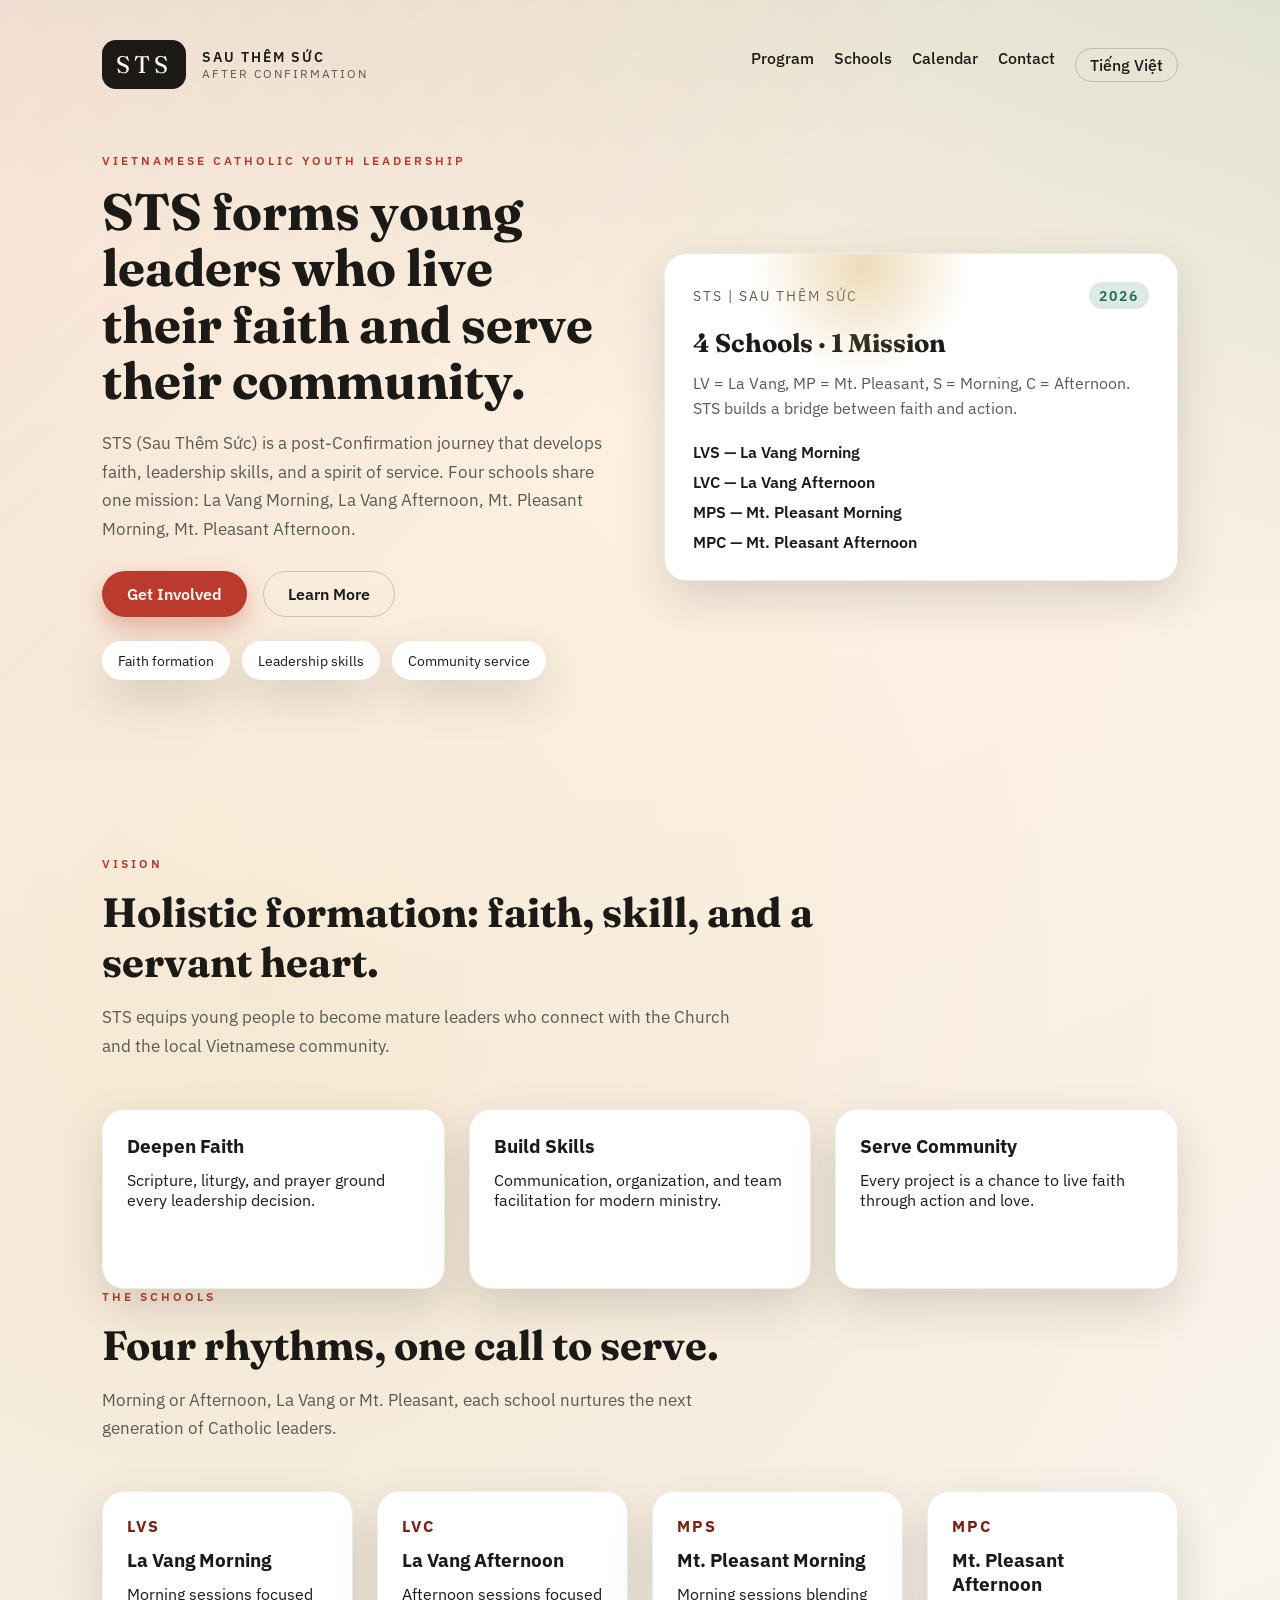
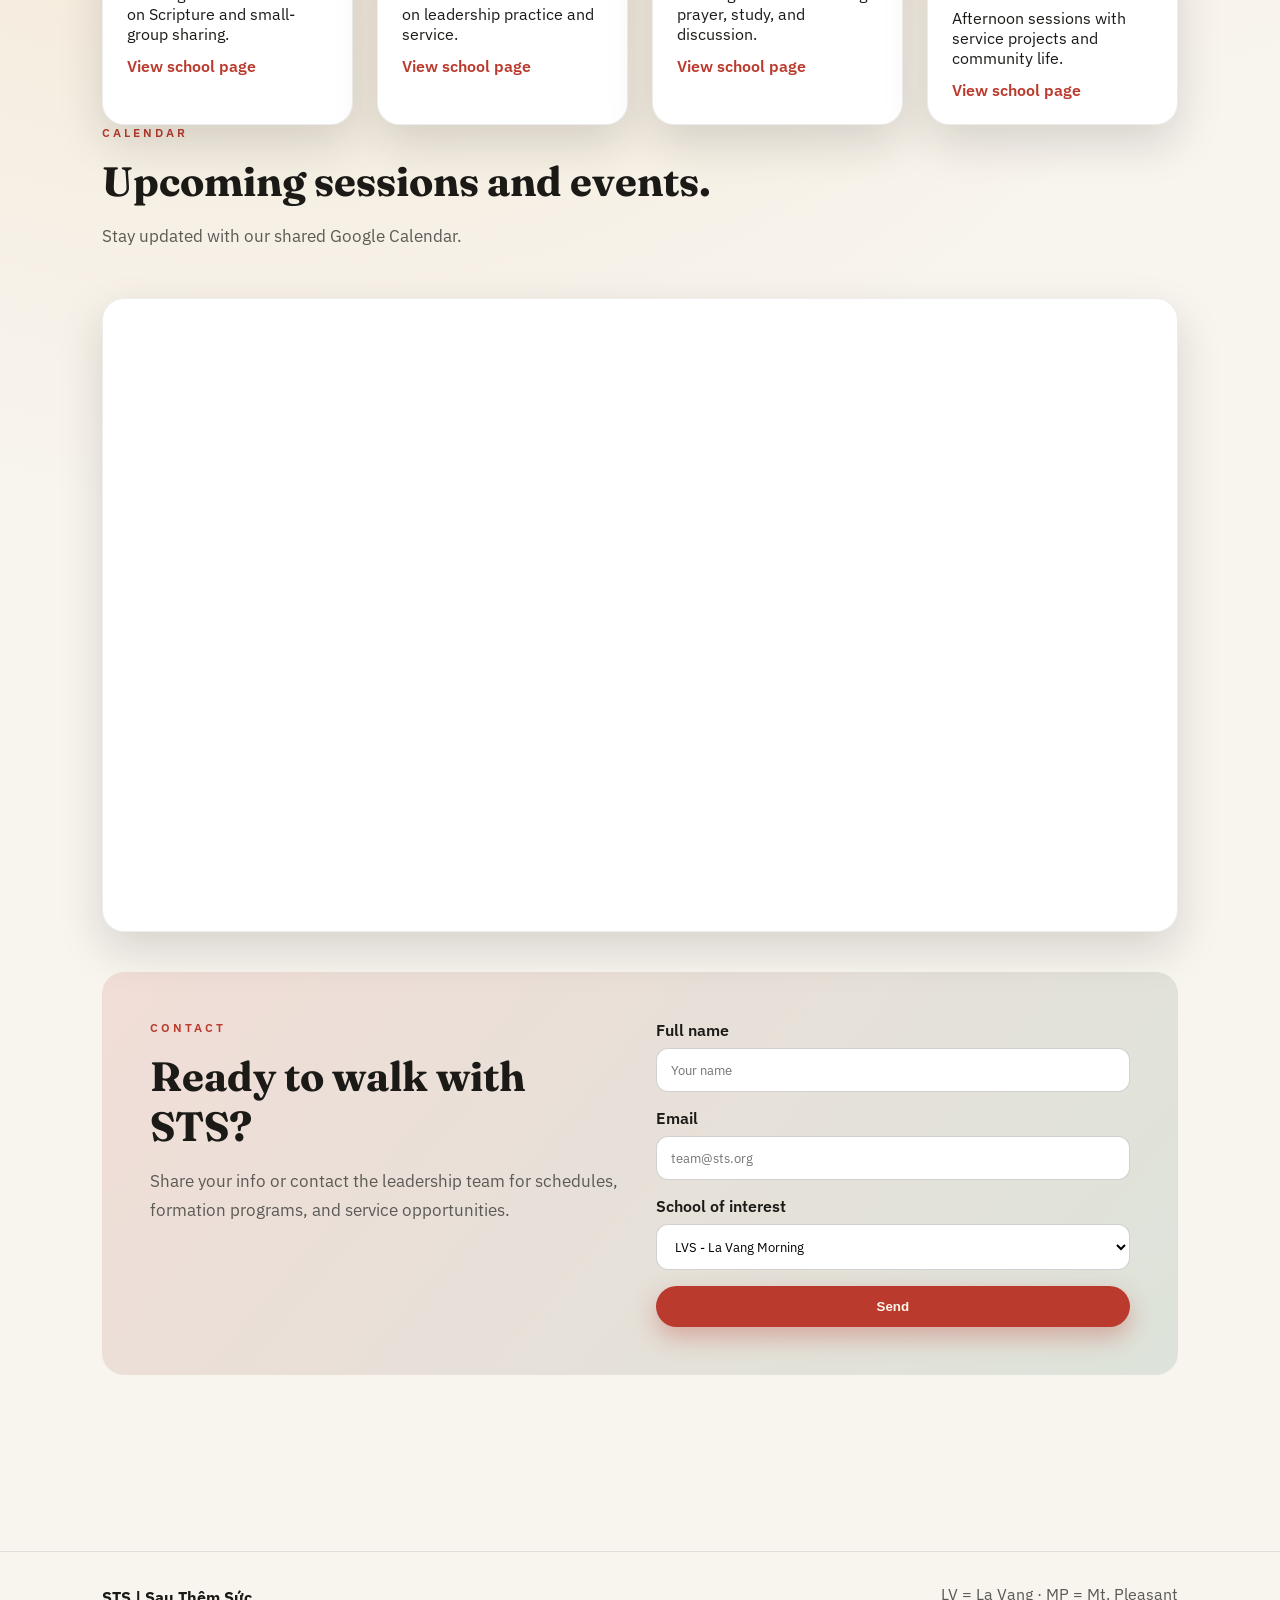
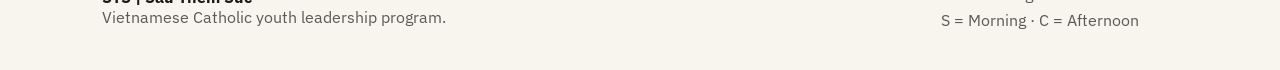
==== index.html @ 3240c49e "lol" ====
﻿<!doctype html>
<html lang="en">
  <head>
    <meta charset="UTF-8" />
    <meta name="viewport" content="width=device-width, initial-scale=1" />
    <title>STS - Sau Thêm Sức</title>
    <meta
      name="description"
      content="STS (Sau Thêm Sức) - Vietnamese Catholic youth leadership program."
    />
    <link rel="stylesheet" href="styles.css" />
  </head>
  <body>
    <div class="page">
      <header class="hero">
        <nav class="nav">
          <div class="brand">
            <div class="brand-mark">STS</div>
            <div class="brand-text">
              <span class="brand-title">Sau Thêm Sức</span>
              <span class="brand-sub">After Confirmation</span>
            </div>
          </div>
          <div class="nav-links">
            <a href="#program">Program</a>
            <a href="#schools">Schools</a>
            <a href="#calendar">Calendar</a>
            <a href="#contact">Contact</a>
            <a class="lang-link" href="vi/index.html">Tiếng Việt</a>
          </div>
        </nav>

        <div class="hero-content">
          <div class="hero-text">
            <p class="eyebrow">Vietnamese Catholic youth leadership</p>
            <h1>
              STS forms young leaders who live their faith and serve their
              community.
            </h1>
            <p class="lede">
              STS (Sau Thêm Sức) is a post-Confirmation journey that develops
              faith, leadership skills, and a spirit of service. Four schools
              share one mission: La Vang Morning, La Vang Afternoon, Mt.
              Pleasant Morning, Mt. Pleasant Afternoon.
            </p>
            <div class="hero-actions">
              <a class="btn primary" href="#contact">Get Involved</a>
              <a class="btn ghost" href="#program">Learn More</a>
            </div>
            <div class="hero-badges">
              <div class="badge">Faith formation</div>
              <div class="badge">Leadership skills</div>
              <div class="badge">Community service</div>
            </div>
          </div>
          <div class="hero-card">
            <div class="card-header">
              <span>STS | Sau Thêm Sức</span>
              <span class="pill">2026</span>
            </div>
            <div class="card-body">
              <h3>4 Schools · 1 Mission</h3>
              <p>
                LV = La Vang, MP = Mt. Pleasant, S = Morning, C = Afternoon. STS
                builds a bridge between faith and action.
              </p>
              <div class="school-list">
                <a class="school" href="schools/lvs.html">LVS — La Vang Morning</a>
                <a class="school" href="schools/lvc.html">LVC — La Vang Afternoon</a>
                <a class="school" href="schools/mps.html">MPS — Mt. Pleasant Morning</a>
                <a class="school" href="schools/mpc.html">MPC — Mt. Pleasant Afternoon</a>
              </div>
            </div>
          </div>
        </div>
      </header>

      <main>
        <section id="program" class="section program">
          <div class="section-head">
            <p class="eyebrow">Vision</p>
            <h2>Holistic formation: faith, skill, and a servant heart.</h2>
            <p class="lede">
              STS equips young people to become mature leaders who connect with
              the Church and the local Vietnamese community.
            </p>
          </div>

          <div class="program-grid">
            <article class="program-card">
              <h3>Deepen Faith</h3>
              <p>
                Scripture, liturgy, and prayer ground every leadership decision.
              </p>
            </article>
            <article class="program-card">
              <h3>Build Skills</h3>
              <p>
                Communication, organization, and team facilitation for modern
                ministry.
              </p>
            </article>
            <article class="program-card">
              <h3>Serve Community</h3>
              <p>
                Every project is a chance to live faith through action and love.
              </p>
            </article>
          </div>
        </section>

        <section id="schools" class="section schools">
          <div class="section-head">
            <p class="eyebrow">The Schools</p>
            <h2>Four rhythms, one call to serve.</h2>
            <p class="lede">
              Morning or Afternoon, La Vang or Mt. Pleasant, each school nurtures
              the next generation of Catholic leaders.
            </p>
          </div>

          <div class="school-grid">
            <article class="school-card">
              <div class="school-tag">LVS</div>
              <h3>La Vang Morning</h3>
              <p>Morning sessions focused on Scripture and small-group sharing.</p>
              <a class="inline-link" href="schools/lvs.html">View school page</a>
            </article>
            <article class="school-card">
              <div class="school-tag">LVC</div>
              <h3>La Vang Afternoon</h3>
              <p>Afternoon sessions focused on leadership practice and service.</p>
              <a class="inline-link" href="schools/lvc.html">View school page</a>
            </article>
            <article class="school-card">
              <div class="school-tag">MPS</div>
              <h3>Mt. Pleasant Morning</h3>
              <p>Morning sessions blending prayer, study, and discussion.</p>
              <a class="inline-link" href="schools/mps.html">View school page</a>
            </article>
            <article class="school-card">
              <div class="school-tag">MPC</div>
              <h3>Mt. Pleasant Afternoon</h3>
              <p>Afternoon sessions with service projects and community life.</p>
              <a class="inline-link" href="schools/mpc.html">View school page</a>
            </article>
          </div>
        </section>

        <section id="calendar" class="section schedule">
          <div class="section-head">
            <p class="eyebrow">Calendar</p>
            <h2>Upcoming sessions and events.</h2>
            <p class="lede">
              Stay updated with our shared Google Calendar.
            </p>
          </div>
          <div class="calendar-card calendar-embed">
            <iframe
              src="https://calendar.google.com/calendar/embed?src=32ae6fd4a57cb1086c6ecb6ee3db74d60b10bdf410ffcbf2be2b82c9030bb567%40group.calendar.google.com&ctz=America%2FLos_Angeles"
              style="border: 0"
              width="800"
              height="600"
              frameborder="0"
              scrolling="no"
              title="STS Google Calendar"
            ></iframe>
          </div>
        </section>

        <section id="contact" class="section contact">
          <div class="contact-card">
            <div>
              <p class="eyebrow">Contact</p>
              <h2>Ready to walk with STS?</h2>
              <p class="lede">
                Share your info or contact the leadership team for schedules,
                formation programs, and service opportunities.
              </p>
            </div>
            <form class="contact-form">
              <label>
                Full name
                <input type="text" placeholder="Your name" />
              </label>
              <label>
                Email
                <input type="email" placeholder="team@sts.org" />
              </label>
              <label>
                School of interest
                <select>
                  <option>LVS - La Vang Morning</option>
                  <option>LVC - La Vang Afternoon</option>
                  <option>MPS - Mt. Pleasant Morning</option>
                  <option>MPC - Mt. Pleasant Afternoon</option>
                </select>
              </label>
              <button type="button" class="btn primary">Send</button>
            </form>
          </div>
        </section>
      </main>

      <footer class="footer">
        <div>
          <strong>STS | Sau Thêm Sức</strong>
          <p>Vietnamese Catholic youth leadership program.</p>
        </div>
        <div class="footer-links">
          <span>LV = La Vang · MP = Mt. Pleasant</span>
          <span>S = Morning · C = Afternoon</span>
        </div>
      </footer>
    </div>
  </body>
</html>
---- styles.css ----
﻿@import url("https://fonts.googleapis.com/css2?family=Fraunces:wght@400;600;700&family=IBM+Plex+Sans:wght@300;400;500;600&display=swap");

:root {
  color-scheme: light;
  --bg: #f8f4ee;
  --bg-soft: #fff8f0;
  --ink: #1b1a17;
  --muted: #5b5a55;
  --accent: #ba3b2e;
  --accent-deep: #7e1f16;
  --gold: #d8b062;
  --green: #1c6b4b;
  --shadow: 0 18px 45px rgba(27, 26, 23, 0.15);
  --radius: 22px;
}

* {
  box-sizing: border-box;
  margin: 0;
  padding: 0;
}

body {
  font-family: "IBM Plex Sans", "Segoe UI", sans-serif;
  background: radial-gradient(circle at top, #fff1e1, transparent 55%),
    radial-gradient(circle at 20% 30%, rgba(216, 176, 98, 0.25), transparent 45%),
    var(--bg);
  color: var(--ink);
  min-height: 100vh;
}

.page {
  display: flex;
  flex-direction: column;
  gap: 96px;
}

.hero {
  padding: 40px 8vw 80px;
  background: linear-gradient(135deg, rgba(186, 59, 46, 0.08), transparent 50%),
    linear-gradient(200deg, rgba(28, 107, 75, 0.12), transparent 55%);
}

.sub-hero {
  padding: 40px 8vw 60px;
  background: linear-gradient(145deg, rgba(28, 107, 75, 0.12), transparent 55%),
    linear-gradient(200deg, rgba(186, 59, 46, 0.08), transparent 50%);
}

.sub-hero-content h1 {
  font-family: "Fraunces", serif;
  font-size: clamp(2rem, 4vw, 3rem);
  margin-bottom: 16px;
}

.nav {
  display: flex;
  align-items: center;
  justify-content: space-between;
  gap: 24px;
  margin-bottom: 64px;
}

.brand {
  display: flex;
  align-items: center;
  gap: 16px;
}

.brand-mark {
  font-family: "Fraunces", serif;
  font-size: 24px;
  letter-spacing: 4px;
  background: var(--ink);
  color: #fff7ec;
  padding: 10px 14px;
  border-radius: 14px;
}

.brand-text {
  display: flex;
  flex-direction: column;
  font-size: 14px;
  text-transform: uppercase;
  letter-spacing: 2px;
}

.brand-title {
  font-weight: 600;
}

.brand-sub {
  color: var(--muted);
  font-size: 12px;
  letter-spacing: 2px;
}

.nav-links {
  display: flex;
  gap: 20px;
  font-weight: 500;
  flex-wrap: wrap;
}

.nav-links a {
  color: var(--ink);
  text-decoration: none;
  position: relative;
}

.nav-links a::after {
  content: "";
  position: absolute;
  left: 0;
  bottom: -6px;
  width: 0;
  height: 2px;
  background: var(--accent);
  transition: width 0.3s ease;
}

.nav-links a:hover::after {
  width: 100%;
}

.lang-link {
  padding: 6px 14px;
  border-radius: 999px;
  border: 1px solid rgba(27, 26, 23, 0.2);
}

.hero-content {
  display: grid;
  grid-template-columns: repeat(auto-fit, minmax(280px, 1fr));
  gap: 48px;
  align-items: center;
}

.eyebrow {
  text-transform: uppercase;
  letter-spacing: 3px;
  font-size: 12px;
  font-weight: 600;
  color: var(--accent);
  margin-bottom: 16px;
}

.hero h1 {
  font-family: "Fraunces", serif;
  font-size: clamp(2.4rem, 4vw, 3.8rem);
  line-height: 1.1;
  margin-bottom: 20px;
}

.lede {
  color: var(--muted);
  font-size: 1.05rem;
  line-height: 1.7;
  max-width: 640px;
}

.hero-actions {
  display: flex;
  gap: 16px;
  margin: 28px 0 24px;
  flex-wrap: wrap;
}

.btn {
  padding: 12px 24px;
  border-radius: 999px;
  border: 1px solid transparent;
  font-weight: 600;
  cursor: pointer;
  text-decoration: none;
  display: inline-flex;
  align-items: center;
  justify-content: center;
  transition: transform 0.2s ease, box-shadow 0.2s ease;
}

.btn.primary {
  background: var(--accent);
  color: #fff7ec;
  box-shadow: 0 10px 25px rgba(186, 59, 46, 0.35);
}

.btn.primary:hover {
  transform: translateY(-2px);
  box-shadow: 0 16px 32px rgba(186, 59, 46, 0.4);
}

.btn.ghost {
  background: transparent;
  border: 1px solid rgba(27, 26, 23, 0.2);
  color: var(--ink);
}

.hero-badges {
  display: flex;
  gap: 12px;
  flex-wrap: wrap;
}

.badge {
  background: #fff;
  padding: 10px 16px;
  border-radius: 999px;
  font-size: 0.9rem;
  box-shadow: var(--shadow);
}

.hero-card {
  background: #fff;
  border-radius: var(--radius);
  padding: 28px;
  box-shadow: var(--shadow);
  border: 1px solid rgba(27, 26, 23, 0.08);
  position: relative;
  overflow: hidden;
}

.hero-card::after {
  content: "";
  position: absolute;
  inset: -30% 40% auto auto;
  width: 220px;
  height: 220px;
  background: radial-gradient(circle, rgba(216, 176, 98, 0.45), transparent 70%);
}

.card-header {
  display: flex;
  align-items: center;
  justify-content: space-between;
  margin-bottom: 18px;
  color: var(--muted);
  font-size: 0.9rem;
  text-transform: uppercase;
  letter-spacing: 2px;
}

.pill {
  background: rgba(28, 107, 75, 0.15);
  color: var(--green);
  padding: 4px 10px;
  border-radius: 999px;
  font-weight: 600;
}

.card-body h3 {
  font-family: "Fraunces", serif;
  font-size: 1.6rem;
  margin-bottom: 12px;
}

.card-body p {
  color: var(--muted);
  line-height: 1.6;
  margin-bottom: 20px;
}

.school-list {
  display: grid;
  gap: 10px;
  font-weight: 600;
}

.school-list a {
  color: var(--ink);
  text-decoration: none;
}

.section {
  padding: 0 8vw;
}

.section-head {
  max-width: 720px;
  margin-bottom: 48px;
}

.section h2 {
  font-family: "Fraunces", serif;
  font-size: clamp(2rem, 3.2vw, 3rem);
  margin-bottom: 16px;
}

.program-grid,
.school-grid,
.schedule-grid {
  display: grid;
  grid-template-columns: repeat(auto-fit, minmax(220px, 1fr));
  gap: 24px;
}

.program-card,
.school-card,
.schedule-card,
.calendar-card {
  background: #fff;
  padding: 24px;
  border-radius: var(--radius);
  box-shadow: var(--shadow);
  border: 1px solid rgba(27, 26, 23, 0.08);
  min-height: 180px;
  display: flex;
  flex-direction: column;
  gap: 12px;
  animation: float-in 0.8s ease both;
}

.calendar-embed {
  padding: 16px;
  align-items: center;
}

.calendar-embed iframe {
  border-radius: 16px;
  width: min(100%, 960px);
  height: 600px;
}

.program-card:nth-child(2) {
  animation-delay: 0.1s;
}

.program-card:nth-child(3) {
  animation-delay: 0.2s;
}

.school-card:nth-child(2) {
  animation-delay: 0.1s;
}

.school-card:nth-child(3) {
  animation-delay: 0.2s;
}

.school-card:nth-child(4) {
  animation-delay: 0.3s;
}

.schedule-card:nth-child(2) {
  animation-delay: 0.2s;
}

.school-tag {
  font-weight: 700;
  letter-spacing: 2px;
  color: var(--accent-deep);
}

.inline-link {
  color: var(--accent);
  font-weight: 600;
  text-decoration: none;
}

.schedule {
  padding-bottom: 40px;
}

.schedule-card ul {
  list-style: none;
  display: grid;
  gap: 8px;
  color: var(--muted);
}

.schedule-card li::before {
  content: "•";
  color: var(--accent);
  margin-right: 8px;
}

.contact {
  padding-bottom: 80px;
}

.contact-card {
  background: linear-gradient(130deg, rgba(186, 59, 46, 0.12), rgba(28, 107, 75, 0.12));
  padding: 48px;
  border-radius: var(--radius);
  display: grid;
  grid-template-columns: repeat(auto-fit, minmax(240px, 1fr));
  gap: 32px;
  align-items: start;
}

.contact-form {
  display: grid;
  gap: 16px;
}

label {
  display: grid;
  gap: 8px;
  font-weight: 600;
  color: var(--ink);
}

input,
select {
  padding: 12px 14px;
  border-radius: 12px;
  border: 1px solid rgba(27, 26, 23, 0.2);
  background: #fff;
  font-family: inherit;
}

.footer {
  padding: 32px 8vw 40px;
  display: flex;
  align-items: center;
  justify-content: space-between;
  gap: 20px;
  flex-wrap: wrap;
  border-top: 1px solid rgba(27, 26, 23, 0.1);
  color: var(--muted);
}

.footer strong {
  color: var(--ink);
}

.footer-links {
  display: grid;
  gap: 6px;
}

@keyframes float-in {
  from {
    opacity: 0;
    transform: translateY(12px);
  }
  to {
    opacity: 1;
    transform: translateY(0);
  }
}

@media (max-width: 900px) {
  .nav {
    flex-direction: column;
    align-items: flex-start;
  }

  .nav-links {
    flex-wrap: wrap;
  }
}

@media (max-width: 720px) {
  .hero,
  .sub-hero {
    padding: 32px 6vw 60px;
  }

  .section {
    padding: 0 6vw;
  }

  .contact-card {
    padding: 32px;
  }

  .hero-badges {
    flex-direction: column;
    align-items: flex-start;
  }

  .calendar-embed iframe {
    height: 520px;
  }
}

@media (prefers-reduced-motion: reduce) {
  * {
    animation-duration: 0.01ms !important;
    animation-iteration-count: 1 !important;
    transition-duration: 0.01ms !important;
  }
}
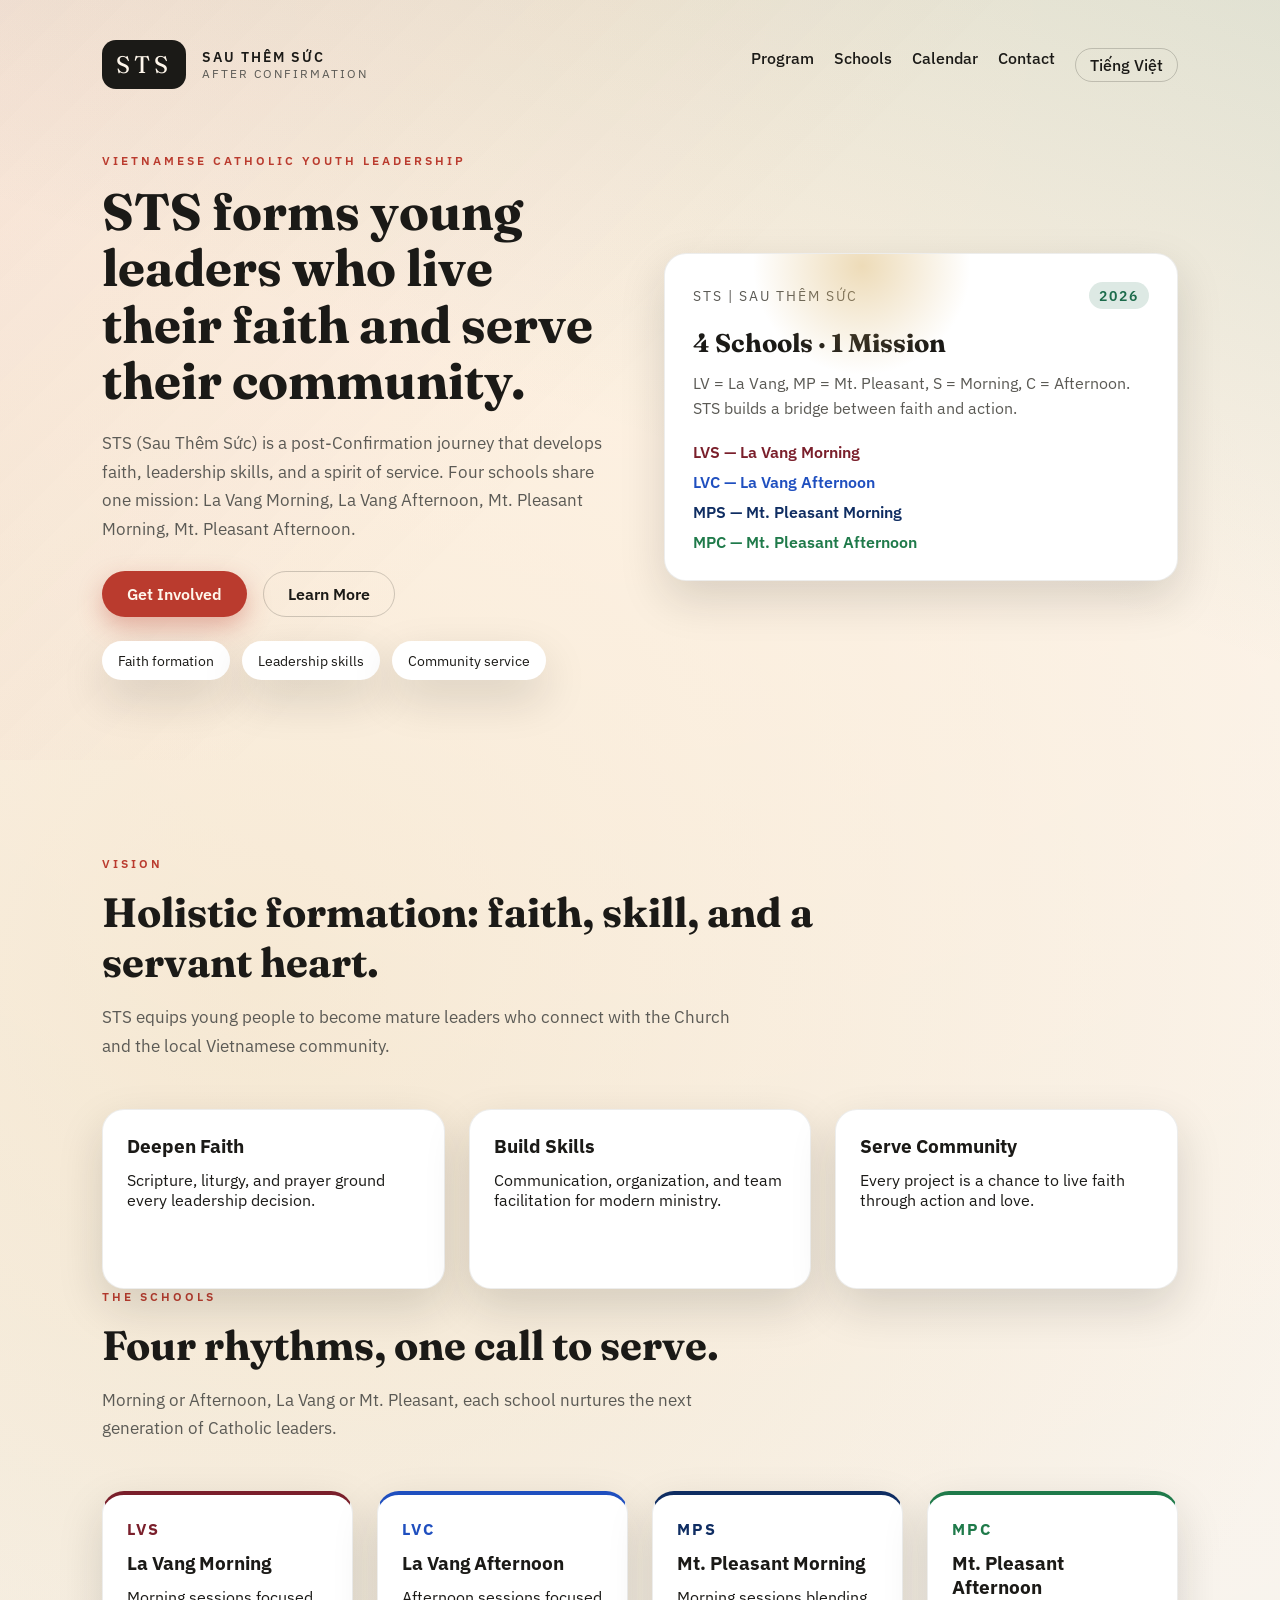
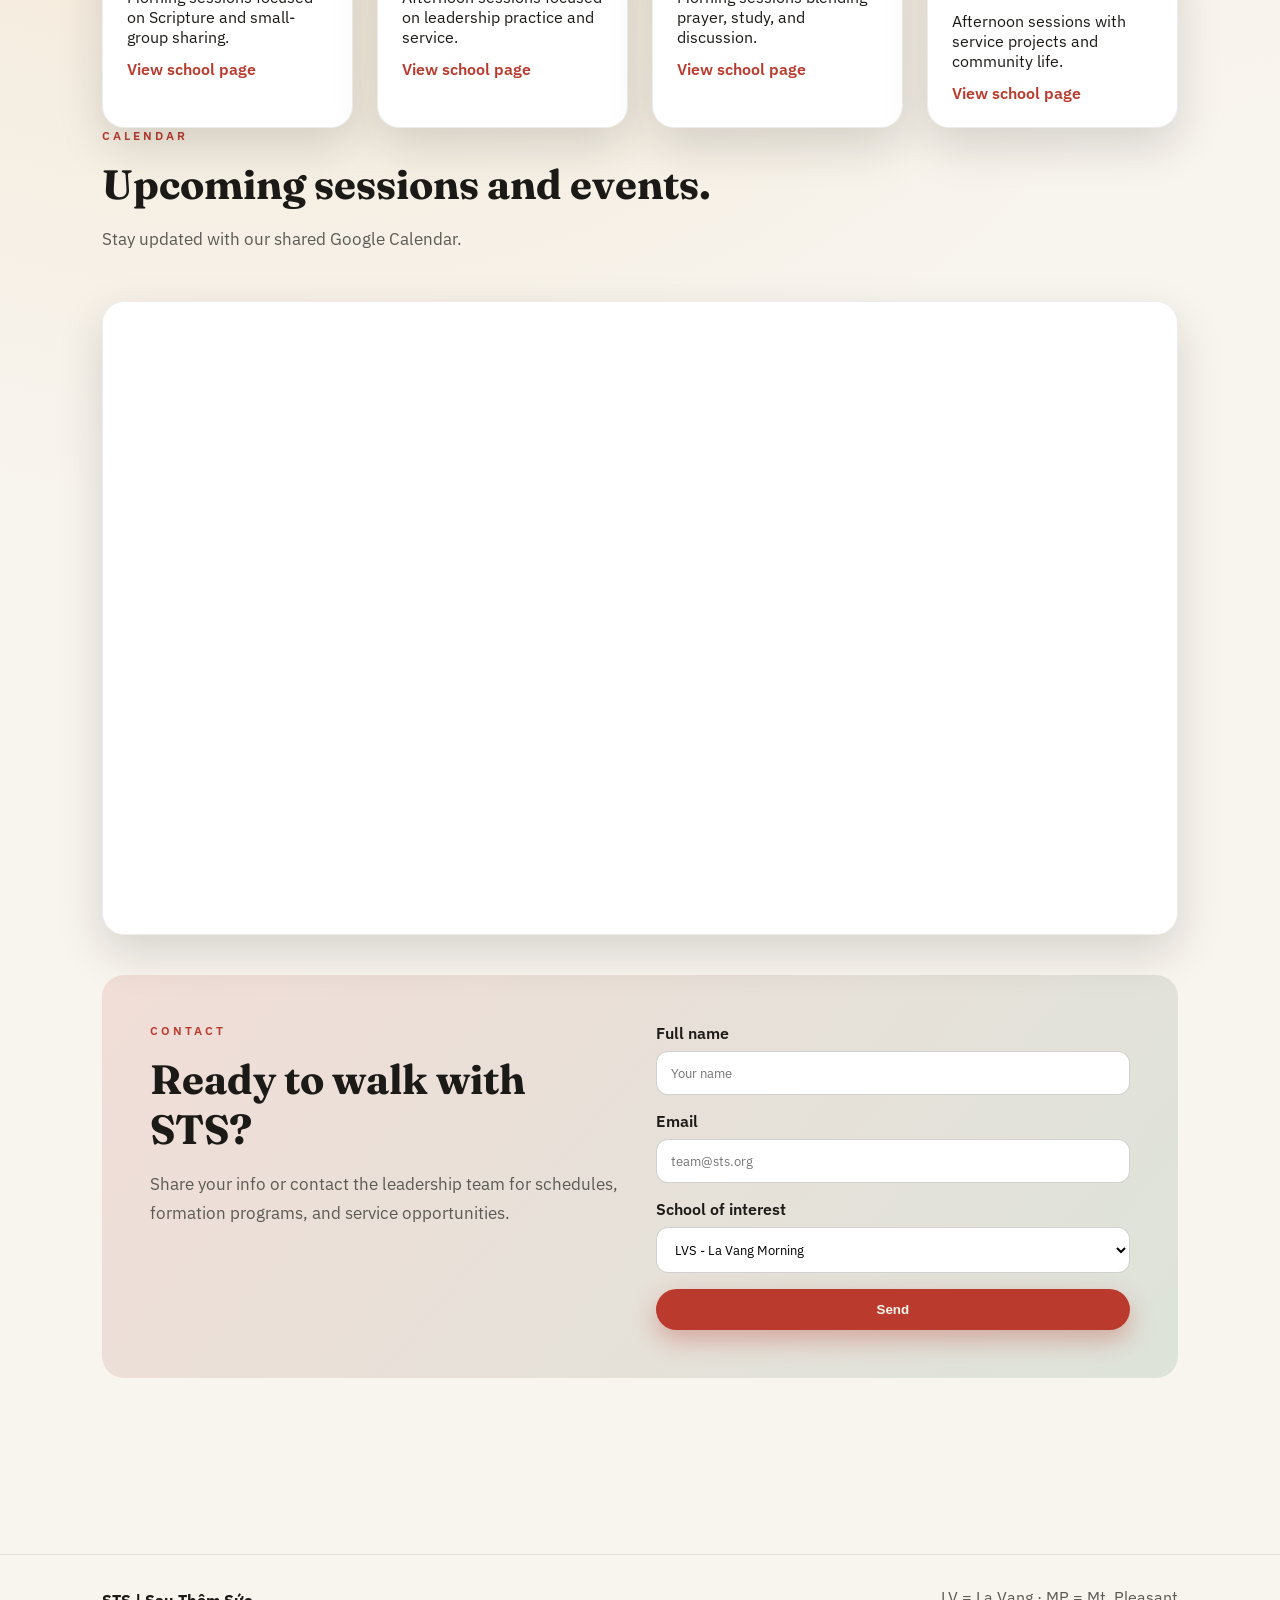
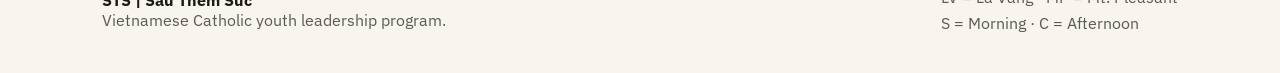
==== commit bad66595: "colors" ====
--- a/index.html
+++ b/index.html
@@ -65,10 +65,10 @@
                 builds a bridge between faith and action.
               </p>
               <div class="school-list">
-                <a class="school" href="schools/lvs.html">LVS — La Vang Morning</a>
-                <a class="school" href="schools/lvc.html">LVC — La Vang Afternoon</a>
-                <a class="school" href="schools/mps.html">MPS — Mt. Pleasant Morning</a>
-                <a class="school" href="schools/mpc.html">MPC — Mt. Pleasant Afternoon</a>
+                <a class="school lvs" href="schools/lvs.html">LVS — La Vang Morning</a>
+                <a class="school lvc" href="schools/lvc.html">LVC — La Vang Afternoon</a>
+                <a class="school mps" href="schools/mps.html">MPS — Mt. Pleasant Morning</a>
+                <a class="school mpc" href="schools/mpc.html">MPC — Mt. Pleasant Afternoon</a>
               </div>
             </div>
           </div>
@@ -120,25 +120,25 @@
           </div>
 
           <div class="school-grid">
-            <article class="school-card">
+            <article class="school-card lvs">
               <div class="school-tag">LVS</div>
               <h3>La Vang Morning</h3>
               <p>Morning sessions focused on Scripture and small-group sharing.</p>
               <a class="inline-link" href="schools/lvs.html">View school page</a>
             </article>
-            <article class="school-card">
+            <article class="school-card lvc">
               <div class="school-tag">LVC</div>
               <h3>La Vang Afternoon</h3>
               <p>Afternoon sessions focused on leadership practice and service.</p>
               <a class="inline-link" href="schools/lvc.html">View school page</a>
             </article>
-            <article class="school-card">
+            <article class="school-card mps">
               <div class="school-tag">MPS</div>
               <h3>Mt. Pleasant Morning</h3>
               <p>Morning sessions blending prayer, study, and discussion.</p>
               <a class="inline-link" href="schools/mps.html">View school page</a>
             </article>
-            <article class="school-card">
+            <article class="school-card mpc">
               <div class="school-tag">MPC</div>
               <h3>Mt. Pleasant Afternoon</h3>
               <p>Afternoon sessions with service projects and community life.</p>
--- a/styles.css
+++ b/styles.css
@@ -10,6 +10,10 @@
   --accent-deep: #7e1f16;
   --gold: #d8b062;
   --green: #1c6b4b;
+  --lvs: #7a1f2b;
+  --lvc: #1f4fbf;
+  --mps: #0f2d62;
+  --mpc: #1f7a4a;
   --shadow: 0 18px 45px rgba(27, 26, 23, 0.15);
   --radius: 22px;
 }
@@ -357,6 +361,46 @@
   text-decoration: none;
 }
 
+.school-card.lvs .school-tag,
+.school-list .lvs,
+.sub-hero.lvs .school-title {
+  color: var(--lvs);
+}
+
+.school-card.lvc .school-tag,
+.school-list .lvc,
+.sub-hero.lvc .school-title {
+  color: var(--lvc);
+}
+
+.school-card.mps .school-tag,
+.school-list .mps,
+.sub-hero.mps .school-title {
+  color: var(--mps);
+}
+
+.school-card.mpc .school-tag,
+.school-list .mpc,
+.sub-hero.mpc .school-title {
+  color: var(--mpc);
+}
+
+.school-card.lvs {
+  border-top: 4px solid var(--lvs);
+}
+
+.school-card.lvc {
+  border-top: 4px solid var(--lvc);
+}
+
+.school-card.mps {
+  border-top: 4px solid var(--mps);
+}
+
+.school-card.mpc {
+  border-top: 4px solid var(--mpc);
+}
+
 .schedule {
   padding-bottom: 40px;
 }
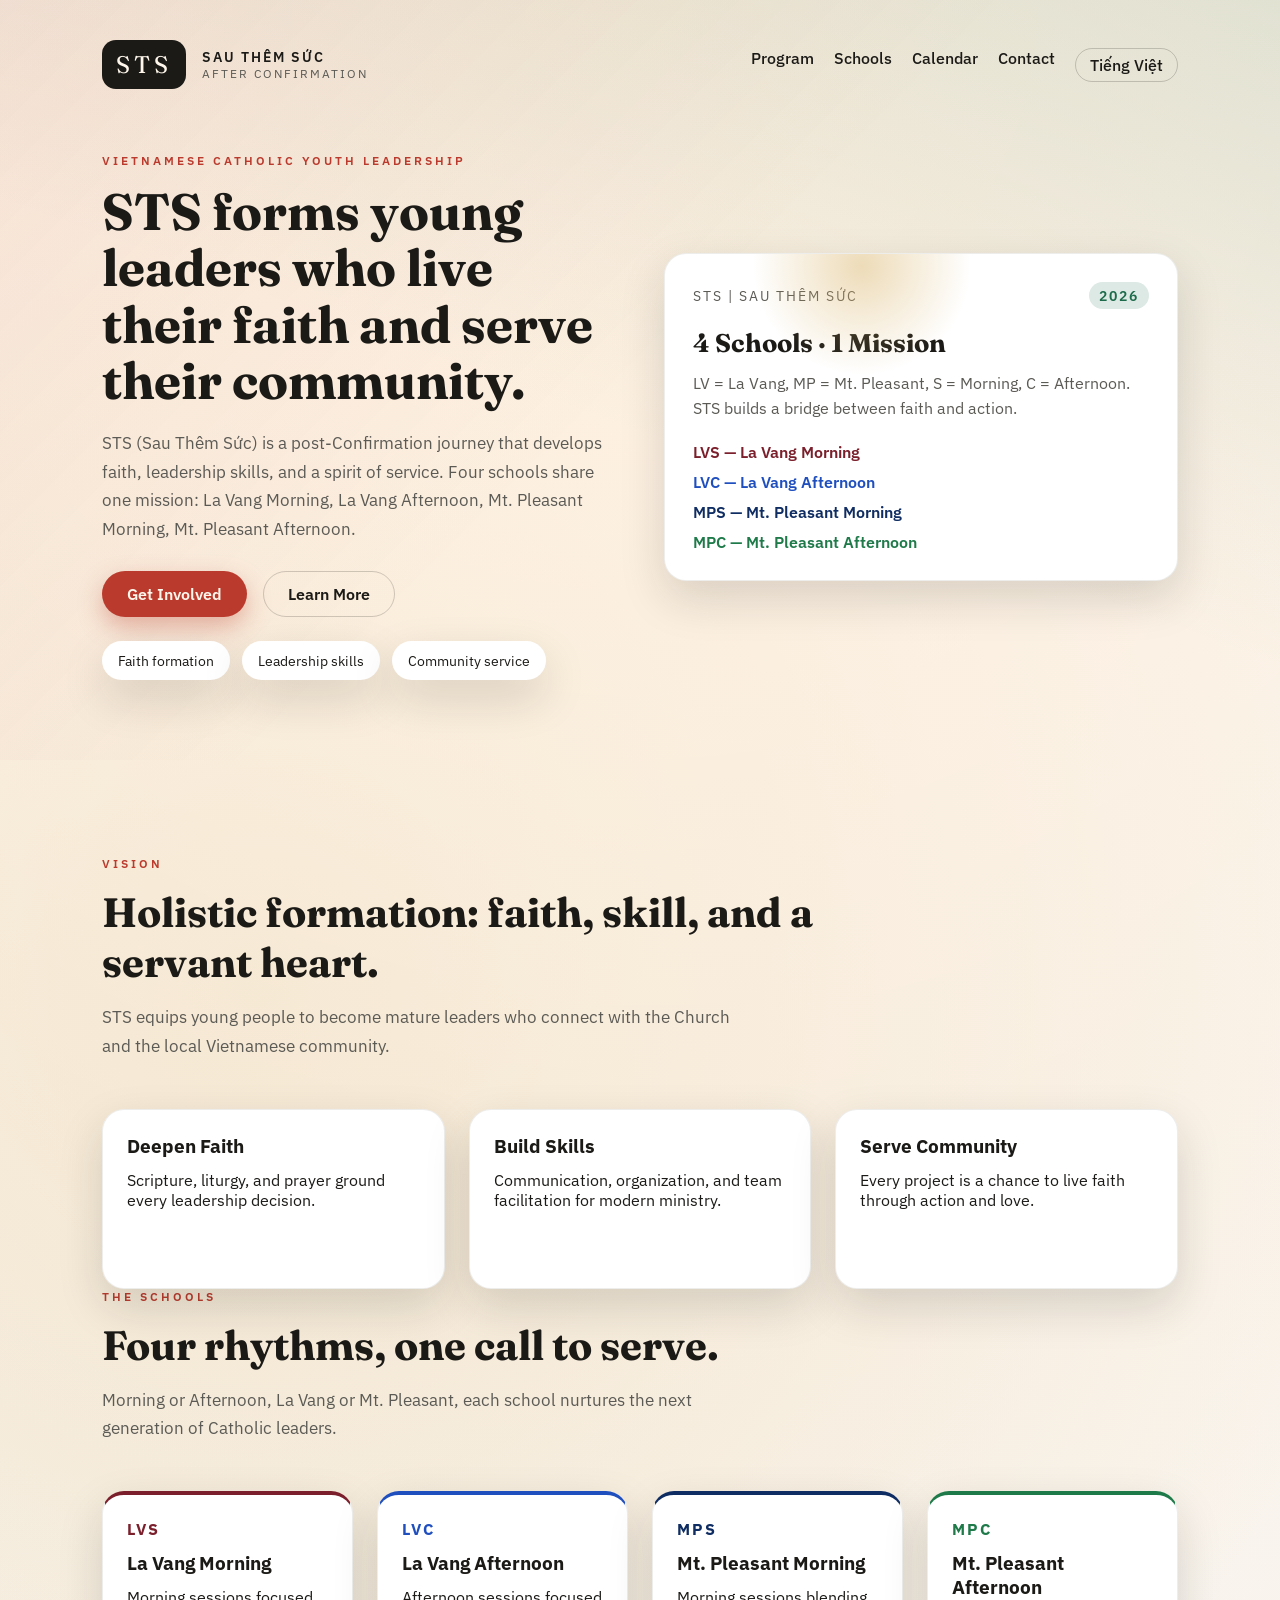
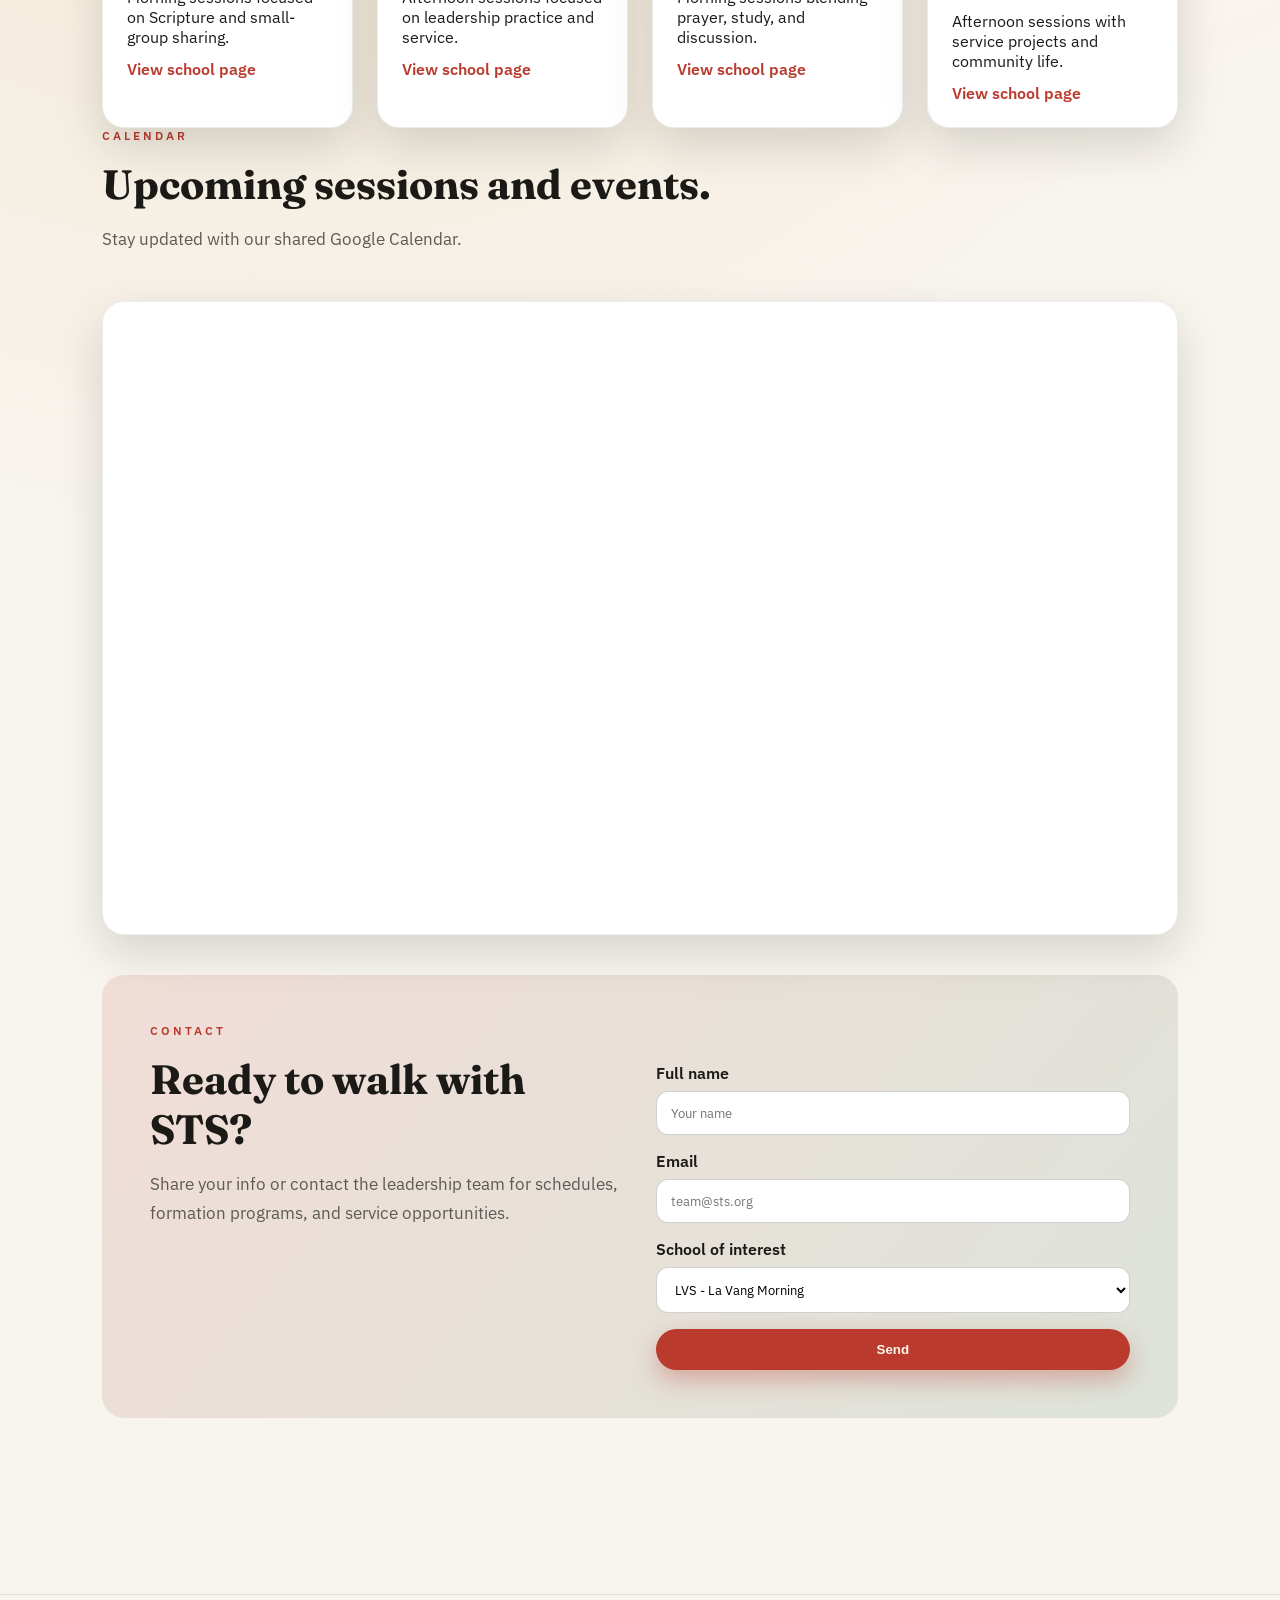
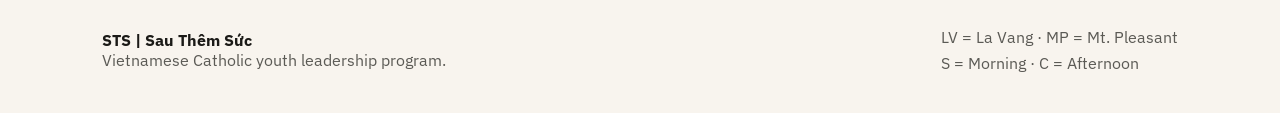
==== commit 4bdca1c2: "success opr fail" ====
--- a/index.html
+++ b/index.html
@@ -178,25 +178,30 @@
                 formation programs, and service opportunities.
               </p>
             </div>
-            <form class="contact-form">
+            <form
+              class="contact-form"
+              method="POST"
+              action="https://formspree.io/f/xojkdoae"
+            >
+              <p class="form-status" role="status" aria-live="polite"></p>
               <label>
                 Full name
-                <input type="text" placeholder="Your name" />
+                <input type="text" name="name" placeholder="Your name" required />
               </label>
               <label>
                 Email
-                <input type="email" placeholder="team@sts.org" />
+                <input type="email" name="email" placeholder="team@sts.org" required />
               </label>
               <label>
                 School of interest
-                <select>
+                <select name="school" required>
                   <option>LVS - La Vang Morning</option>
                   <option>LVC - La Vang Afternoon</option>
                   <option>MPS - Mt. Pleasant Morning</option>
                   <option>MPC - Mt. Pleasant Afternoon</option>
                 </select>
               </label>
-              <button type="button" class="btn primary">Send</button>
+              <button type="submit" class="btn primary">Send</button>
             </form>
           </div>
         </section>
@@ -213,5 +218,38 @@
         </div>
       </footer>
     </div>
+
+    <script>
+      const form = document.querySelector(".contact-form");
+      const statusEl = document.querySelector(".form-status");
+
+      if (form && statusEl) {
+        form.addEventListener("submit", async (event) => {
+          event.preventDefault();
+          statusEl.textContent = "Sending...";
+          statusEl.classList.remove("success", "error");
+
+          try {
+            const response = await fetch(form.action, {
+              method: "POST",
+              headers: { Accept: "application/json" },
+              body: new FormData(form),
+            });
+
+            if (response.ok) {
+              form.reset();
+              statusEl.textContent = "Thanks! Your message was sent.";
+              statusEl.classList.add("success");
+            } else {
+              statusEl.textContent = "Sorry, something went wrong. Try again.";
+              statusEl.classList.add("error");
+            }
+          } catch (error) {
+            statusEl.textContent = "Network error. Please try again.";
+            statusEl.classList.add("error");
+          }
+        });
+      }
+    </script>
   </body>
 </html>
--- a/styles.css
+++ b/styles.css
@@ -437,6 +437,20 @@
   gap: 16px;
 }
 
+.form-status {
+  min-height: 24px;
+  font-weight: 600;
+  color: var(--muted);
+}
+
+.form-status.success {
+  color: var(--green);
+}
+
+.form-status.error {
+  color: var(--accent-deep);
+}
+
 label {
   display: grid;
   gap: 8px;
